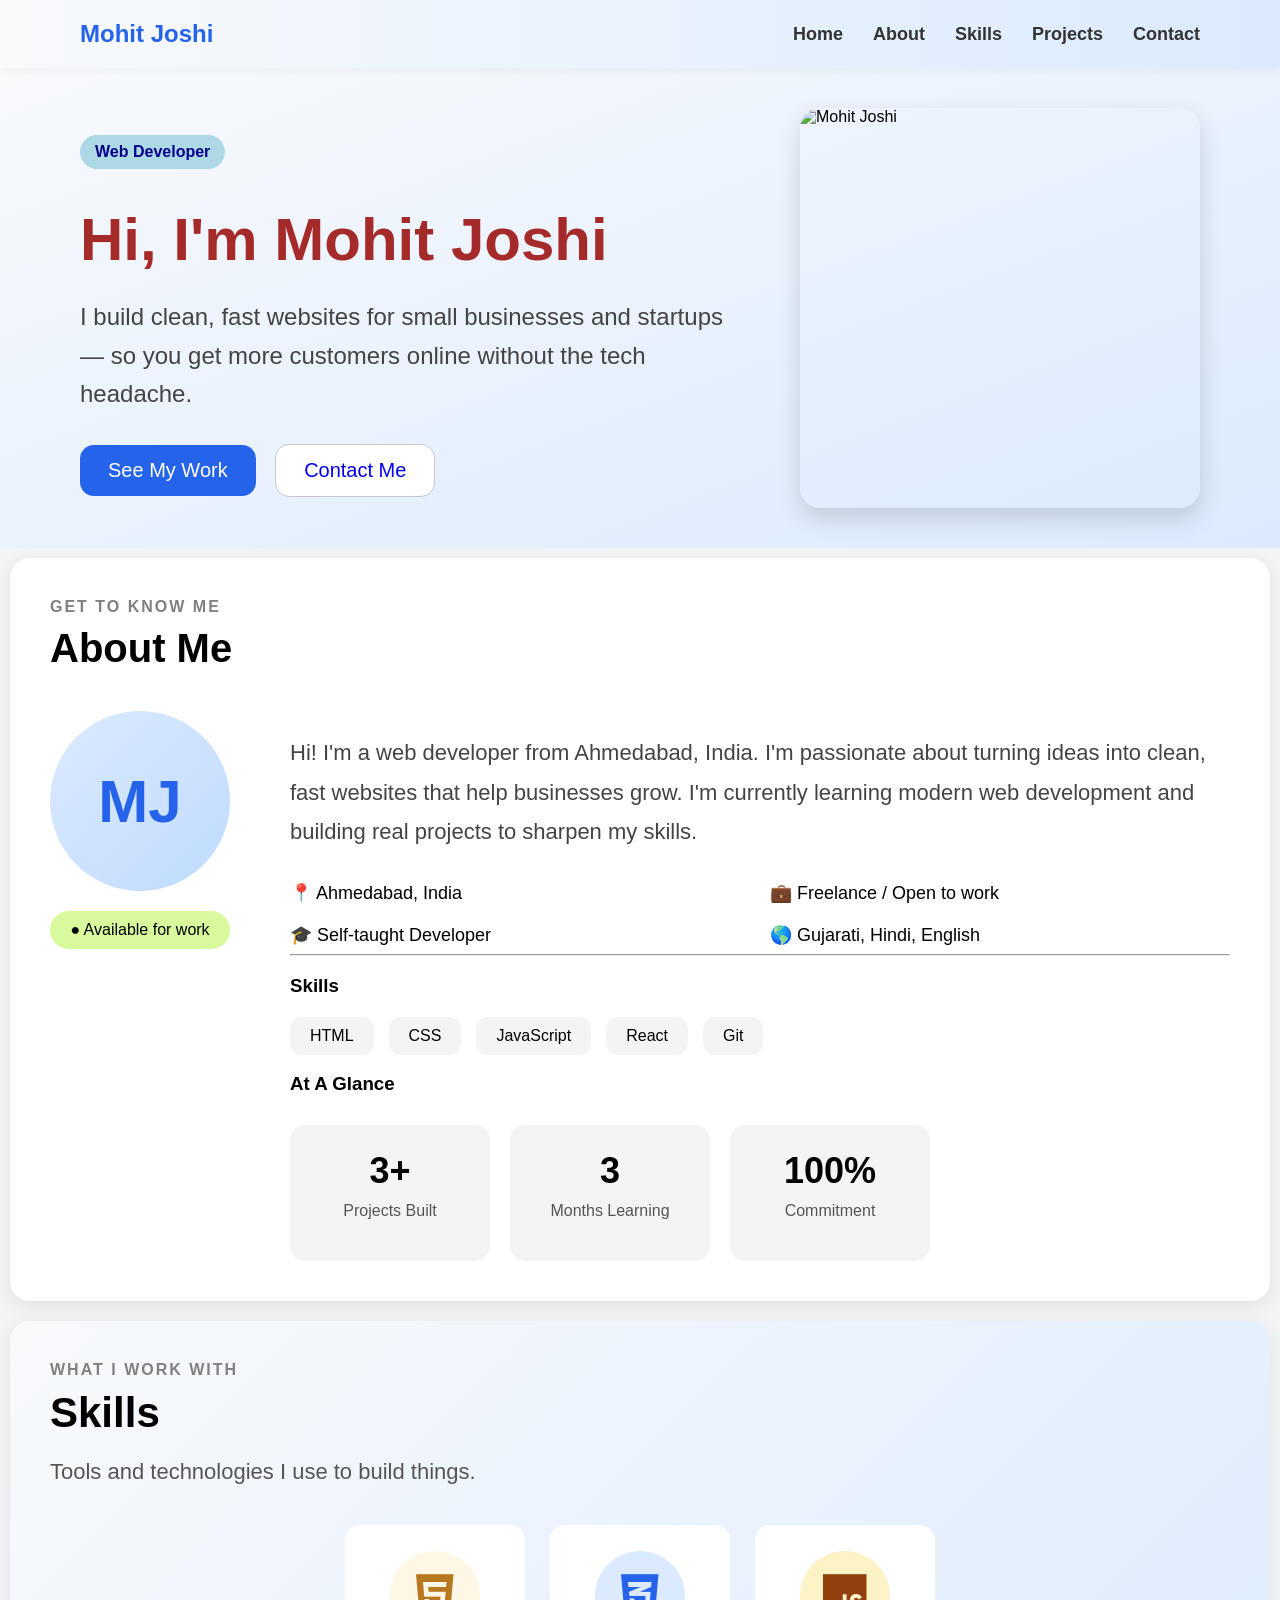
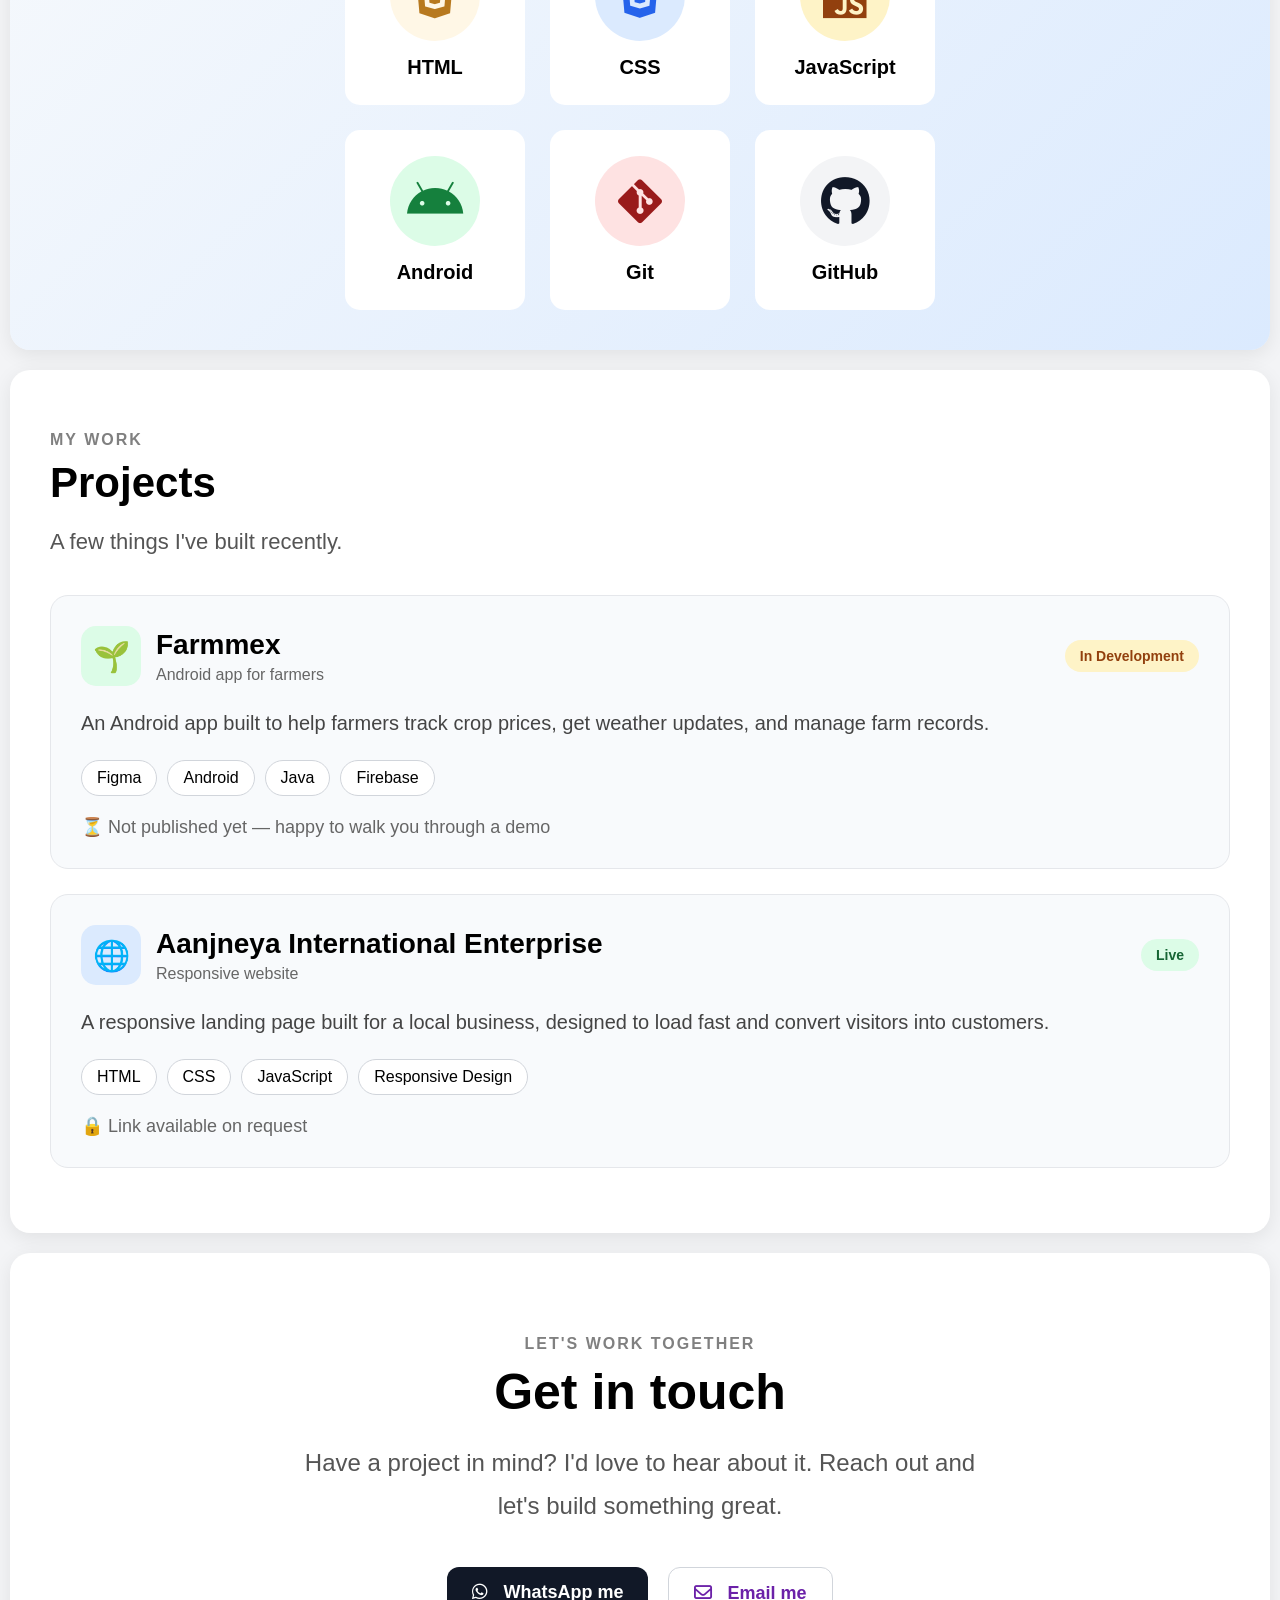
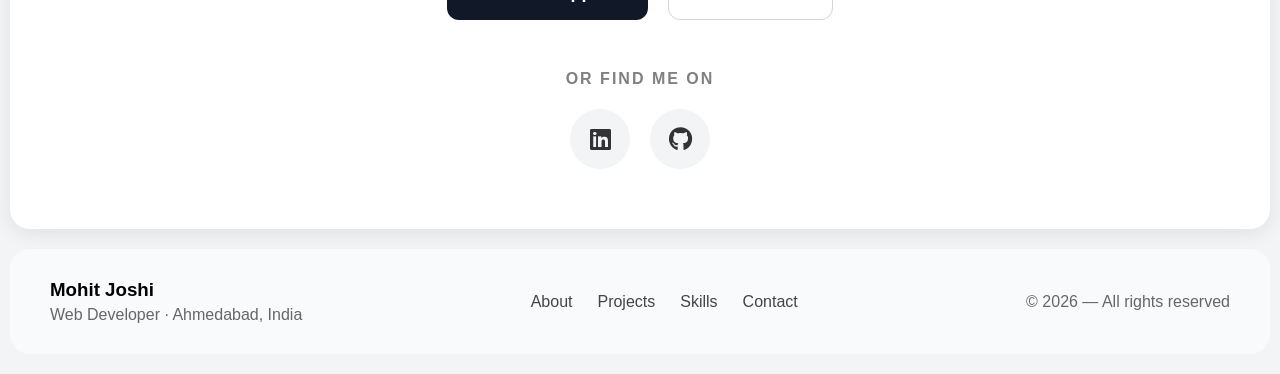
==== webHeroSection.html @ 0fa8f13e "first commit" ====
<!DOCTYPE html>
<html lang="en">
<head>
    <meta charset="UTF-8">
    <meta name="viewport" content="width=device-width, initial-scale=1.0">
    <meta name="description" content="This web site is for the portfolio of the Mohit Joshi.">
    <meta name="keywords" content="portfolio , Mohit , Joshi , web portfolio">
    <title>Web portfolio</title>
    <link href="webHeroSection.css" rel="stylesheet">
    <link rel="stylesheet"
        href="https://cdnjs.cloudflare.com/ajax/libs/font-awesome/6.5.1/css/all.min.css">
</head>
<se>

    <nav class="navbar">

    <div class="logo">
        Mohit Joshi
    </div>

    <ul class="nav-links">

        <li><a href="#home">Home</a></li>

        <li><a href="#about">About</a></li>

        <li><a href="#skills">Skills</a></li>

        <li><a href="#projects">Projects</a></li>

        <li><a href="#contact">Contact</a></li>

    </ul>

</nav>
   <section id="home" class="webHeroSection">

    <div class="content">

        <h3 id="webdeveloper">Web Developer</h3>

        <h1 id="namesection">Hi, I'm Mohit Joshi</h1>

        <p id="descriptionsection">
            I build clean, fast websites for small businesses and startups —
            so you get more customers online without the tech headache.
        </p>

        <a href="#projects" class="seemywork">
    See My Work
</a>

<a href="#contact" class="Contact">
    Contact Me
</a>

    </div>

    <img src="1769966312767.jpg" alt="Mohit Joshi" id="mimage">

   </section>

<!-- <h1 class="aboutheading">About</h1> -->
<section id="about" class="about">

    <h4 class="about-tag">GET TO KNOW ME</h4>

    <h2 class="about-title">About Me</h2>

    <div class="about-container">

        <div class="about-left">

            <div class="profile-circle">
                MJ
            </div>

            <div class="status">
                ● Available for work
            </div>

        </div>

        <div class="about-right">

            <p class="about-description">
                Hi! I'm a web developer from Ahmedabad, India.
                I'm passionate about turning ideas into clean,
                fast websites that help businesses grow.

                I'm currently learning modern web development
                and building real projects to sharpen my skills.
            </p>

            <div class="info-grid">

                <div>📍 Ahmedabad, India</div>

                <div>💼 Freelance / Open to work</div>

                <div>🎓 Self-taught Developer</div>

                <div>🌎 Gujarati, Hindi, English</div>

            </div>

            <hr>

            <h3>Skills</h3>

            <div class="skills">

                <span>HTML</span>
                <span>CSS</span>
                <span>JavaScript</span>
                <span>React</span>
                <span>Git</span>

            </div>

            <h3>At A Glance</h3>

            <div class="stats">

                <div class="card">
                    <h2>3+</h2>
                    <p>Projects Built</p>
                </div>

                <div class="card">
                    <h2>3</h2>
                    <p>Months Learning</p>
                </div>

                <div class="card">
                    <h2>100%</h2>
                    <p>Commitment</p>
                </div>

            </div>

        </div>

    </div>

</section>
<section id="skills" class="skills-section">

    <h4 class="skills-tag">WHAT I WORK WITH</h4>

    <h2 class="skills-title">Skills</h2>

    <p class="skills-description">
        Tools and technologies I use to build things.
    </p>

    <div class="skills-container">

        <div class="skill-card">
            <div class="icon html-icon">
                <i class="fa-brands fa-html5"></i>
            </div>
            <h3>HTML</h3>
        </div>

        <div class="skill-card">
            <div class="icon css-icon">
                <i class="fa-brands fa-css3-alt"></i>
            </div>
            <h3>CSS</h3>
        </div>

        <div class="skill-card">
            <div class="icon js-icon">
                <i class="fa-brands fa-js"></i>
            </div>
            <h3>JavaScript</h3>
        </div>

        <div class="skill-card">
            <div class="icon android-icon">
                <i class="fa-brands fa-android"></i>
            </div>
            <h3>Android</h3>
        </div>

        <div class="skill-card">
            <div class="icon git-icon">
                <i class="fa-brands fa-git-alt"></i>
            </div>
            <h3>Git</h3>
        </div>

        <div class="skill-card">
            <div class="icon github-icon">
                <i class="fa-brands fa-github"></i>
            </div>
            <h3>GitHub</h3>
        </div>

    </div>

</section>
<section id="projects" class="projects-section">

    <h4 class="projects-tag">MY WORK</h4>

    <h2 class="projects-title">Projects</h2>

    <p class="projects-description">
        A few things I've built recently.
    </p>

    <!-- Project 1 -->

    <div class="project-card">

        <div class="project-header">

            <div class="project-info">

                <div class="project-icon">🌱</div>

                <div>
                    <h3>Farmmex</h3>
                    <p>Android app for farmers</p>
                </div>

            </div>

            <span class="status-badge development">
                In Development
            </span>

        </div>

        <p class="project-text">
            An Android app built to help farmers track crop prices,
            get weather updates, and manage farm records.
        </p>

        <div class="tech-stack">
            <span>Figma</span>
            <span>Android</span>
            <span>Java</span>
            <span>Firebase</span>
        </div>

        <div class="project-footer">
            ⏳ Not published yet — happy to walk you through a demo
        </div>

    </div>

    <!-- Project 2 -->

    <div class="project-card">

        <div class="project-header">

            <div class="project-info">

                <div class="project-icon website">🌐</div>

                <div>
                    <h3>Aanjneya International Enterprise</h3>
                    <p>Responsive website</p>
                </div>

            </div>

            <span class="status-badge live">
                Live
            </span>

        </div>

        <p class="project-text">
            A responsive landing page built for a local business,
            designed to load fast and convert visitors into customers.
        </p>

        <div class="tech-stack">
            <span>HTML</span>
            <span>CSS</span>
            <span>JavaScript</span>
            <span>Responsive Design</span>
        </div>

        <div class="project-footer">
            🔒 Link available on request
        </div>

    </div>

</section>
<section id="contact" class="contact-section">

    <h4 class="contact-tag">LET'S WORK TOGETHER</h4>

    <h2 class="contact-title">Get in touch</h2>

    <p class="contact-description">
        Have a project in mind? I'd love to hear about it.
        Reach out and let's build something great.
    </p>

    <div class="contact-buttons">

        <a href="https://wa.me/916352230697" class="whatsapp-btn">
            <i class="fa-brands fa-whatsapp"></i>
            WhatsApp me
        </a>

        <a href="mailto:mjoshi2102@gmail.com" class="email-btn">
            <i class="fa-regular fa-envelope"></i>
            Email me
        </a>

    </div>

    <h4 class="social-title">OR FIND ME ON</h4>

    <div class="social-icons">

        <a href="https://www.linkedin.com/in/joshi-mohit-0b102326b?utm_source=share_via&utm_content=profile&utm_medium=member_android">
            <i class="fa-brands fa-linkedin"></i>
        </a>

        <a href="https://github.com/Mohitvjoshi">
            <i class="fa-brands fa-github"></i>
        </a>

    </div>

</section>
<footer class="footer">

    <div class="footer-left">

        <h3>Mohit Joshi</h3>

        <p>
            Web Developer · Ahmedabad, India
        </p>

    </div>

    <div class="footer-center">

        <a href="#about">About</a>

        <a href="#projects">Projects</a>

        <a href="#skills">Skills</a>

        <a href="#contact">Contact</a>

    </div>

    <div class="footer-right">

        © 2026 — All rights reserved

    </div>

</footer>
</body>
</html>
---- webHeroSection.css ----
html{
    scroll-behavior: smooth;
}
/* Remove default browser spacing */

body{
    margin: 0;
    padding: 0;

    font-family: Arial, sans-serif;

    background-color: #f3f4f6;
}
/* nav bar */

.navbar{

    position: sticky;

    top: 0;

    z-index: 1000;

    background: linear-gradient(
        to right,
        #f8fafc,
        #dbeafe
    );

    display: flex;

    justify-content: space-between;

    align-items: center;

    padding: 20px 80px;

    box-shadow: 0px 2px 10px rgba(0,0,0,0.05);
}

.logo{

    font-size: 24px;

    font-weight: bold;

    color: #2563eb;
}

.nav-links{

    display: flex;

    list-style: none;

    gap: 30px;

    margin: 0;

    padding: 0;
}

.nav-links a{

    text-decoration: none;

    color: #333;

    font-size: 18px;

    font-weight: 600;

    transition: 0.3s;
}

.nav-links a:hover{

    color: #2563eb;

    background-color: white;

    padding: 8px 14px;

    border-radius: 10px;
}

/* hero section */

.webHeroSection{
    background: linear-gradient(to bottom right, #f8fafc, #dbeafe);

    display: flex;
    justify-content: space-between;
    align-items: center;

    padding: 40px 80px;
}

/* Left Content */

.content{
    flex: 1;
}

/* Web Developer Tag */

#webdeveloper{
    display: inline-block;

    padding: 8px 15px;

    border-radius: 20px;

    background-color: lightblue;
    color: darkblue;

    font-size: 16px;
    font-weight: bold;
}

/* Main Heading */

#namesection{
    font-size: 60px;
    font-weight: bold;

    color: brown;

    margin-top: 20px;
    margin-bottom: 20px;
}

/* Description */

#descriptionsection{
    font-size: 24px;
    color: #444;

    line-height: 1.6;

    margin-bottom: 30px;
}

/* Hero Image */

#mimage{
    width: 400px;
    height: 400px;

    object-fit: cover;

    border-radius: 20px;

    margin-left: 50px;

    box-shadow: 0px 10px 25px rgba(0,0,0,0.15);
}

/* Buttons */

.seemywork{
    padding: 14px 28px;

    border: none;

    border-radius: 14px;

    background-color: #2563eb;
    color: white;

    font-size: 20px;
    font-weight: 500;

    cursor: pointer;

    margin-right: 15px;

    transition: 0.3s;
}

.seemywork:hover{
    background-color: #1d4ed8;
}

.Contact{
    padding: 14px 28px;

    border: 1px solid #c7c7c7;

    border-radius: 14px;

    background-color: white;

    font-size: 20px;
    font-weight: 500;

    cursor: pointer;

    transition: 0.3s;
}

.Contact:hover{
    background-color: #f5f5f5;
}
.seemywork,
.Contact{

    display: inline-block;

    text-decoration: none;
}

/* 
   ABOUT SECTION
*/

.about{
    background-color: white;

    margin: 10px 10px;

    padding:40px;

    border-radius: 20px;

    box-shadow: 0px 5px 20px rgba(0,0,0,0.08);
}

.about-tag{
    color: gray;
    letter-spacing: 2px;

    margin-top: 0;
    margin-bottom: 10px;
}

.about-title{
    font-size: 40px;

    margin-top: 0;
    margin-bottom: 40px;
}

.about-container{
    display: flex;
    gap: 60px;
}

.about-left{
    text-align: center;
}

/* Profile Circle */

.profile-circle{
    width: 180px;
    height: 180px;

    background: linear-gradient(to bottom right, #dbeafe, #bfdbfe);

    border-radius: 50%;

    display: flex;
    justify-content: center;
    align-items: center;

    font-size: 60px;
    font-weight: bold;

    color: #2563eb;
}

/* Available Badge */

.status{
    margin-top: 20px;

    display: inline-block;

    background-color: #d9f99d;

    padding: 10px 20px;

    border-radius: 20px;

    font-weight: 500;
}

/* Right Content */

.about-right{
    flex: 1;
}

.about-description{
    font-size: 22px;

    line-height: 1.8;

    color: #444;
}

/* Information Grid */

.info-grid{
    margin-top: 30px;

    display: grid;

    grid-template-columns: repeat(2,1fr);

    gap: 20px;

    font-size: 18px;
}

/* Skills */

.skills{
    display: flex;
    flex-wrap: wrap;

    gap: 15px;

    margin-top: 20px;
}

.skills span{
    background-color: #f3f4f6;

    padding: 10px 20px;

    border-radius: 12px;

    font-weight: 500;
}

/* Stats */

.stats{
    margin-top: 30px;

    display: flex;

    gap: 20px;
}

.card{
    background-color: #f3f4f6;

    padding: 25px;

    border-radius: 15px;

    text-align: center;

    width: 150px;
}

.card h2{
    margin: 0;
    font-size: 36px;
}

.card p{
    margin-top: 10px;
    color: #555;
}
/* Skills Section */

.skills-section{
    /* background-color:#f8fafc; */
    background: linear-gradient(
        135deg,
        #f8fafc,
        #dbeafe
    );

    margin: 20px 10px;

    padding: 40px;

    border-radius: 20px;

    box-shadow: 0px 5px 20px rgba(0,0,0,0.08);
}

/* Section Heading */

.skills-tag{
    color: gray;

    letter-spacing: 2px;

    margin-top: 0;
    margin-bottom: 10px;
}

.skills-title{
    font-size: 42px;

    margin-top: 0;
    margin-bottom: 10px;
}

.skills-description{
    font-size: 22px;

    color: #555;

    margin-bottom: 40px;
}

/* skill grid*/

.skills-container{
    display: grid;

    grid-template-columns: repeat(3, 180px);

    justify-content: center;

    gap: 25px;

    margin-top: 30px;
}

/* skill card */

.skill-card{
    width: 180px;
    height: 180px;

    background-color: white;

    border-radius: 15px;

    display: flex;

    flex-direction: column;

    justify-content: center;

    align-items: center;

    text-align: center;

    cursor: pointer;

    transition: all 0.3s ease;
}

.skill-card:hover{
    transform: translateY(-8px);

    box-shadow: 0px 8px 20px rgba(0,0,0,0.12);
}

/* icon */

.icon{
    width: 90px;
    height: 90px;

    border-radius: 50%;

    display: flex;

    justify-content: center;

    align-items: center;

    font-size: 50px;

    font-weight: bold;

    margin-bottom: 15px;
}


   /* SKILL NAME */


.skill-card h3{
    margin: 0;

    font-size: 20px;

    font-weight: 600;
}

/* icon color  */

.html-icon{
    background-color: #fff7e6;
    color: #b7791f;
}

.css-icon{
    background-color: #dbeafe;
    color: #2563eb;
}

.js-icon{
    background-color: #fef3c7;
    color: #92400e;
}

.android-icon{
    background-color: #dcfce7;
    color: #15803d;
}

.git-icon{
    background-color: #fee2e2;
    color: #991b1b;
}

.github-icon{
    background-color: #f3f4f6;
    color: #111827;
}
/* project section */

.projects-section{

    background-color: white;

    margin: 20px 10px;

    padding: 40px;

    border-radius: 20px;

    box-shadow: 0px 5px 20px rgba(0,0,0,0.08);
}

/* Heading */

.projects-tag{

    color: gray;

    letter-spacing: 2px;

    margin-bottom: 10px;
}

.projects-title{

    font-size: 42px;

    margin-top: 0;

    margin-bottom: 10px;
}

.projects-description{

    font-size: 22px;

    color: #555;

    margin-bottom: 40px;
}

/* project card */

.project-card{

    background-color: #f8fafc;

    padding: 30px;

    border-radius: 18px;

    margin-bottom: 25px;

    border: 1px solid #e5e7eb;

    transition: 0.3s;
}

.project-card:hover{

    transform: translateY(-5px);

    box-shadow: 0px 8px 20px rgba(0,0,0,0.08);
}

/* Header */

.project-header{

    display: flex;

    justify-content: space-between;

    align-items: center;

    margin-bottom: 20px;
}

.project-info{

    display: flex;

    align-items: center;

    gap: 15px;
}

/* Icon */

.project-icon{

    width: 60px;

    height: 60px;

    border-radius: 15px;

    background-color: #dcfce7;

    display: flex;

    justify-content: center;

    align-items: center;

    font-size: 30px;
}

.website{

    background-color: #dbeafe;
}

/* Title */

.project-info h3{

    margin: 0;

    font-size: 28px;
}

.project-info p{

    margin: 5px 0 0;

    color: #666;
}

/* Status */

.status-badge{

    padding: 8px 15px;

    border-radius: 20px;

    font-size: 14px;

    font-weight: 600;
}

.live{

    background-color: #dcfce7;

    color: #166534;
}

.development{

    background-color: #fef3c7;

    color: #92400e;
}

/* Description */

.project-text{

    font-size: 20px;

    line-height: 1.7;

    color: #444;
}

/* Tech Stack */

.tech-stack{

    display: flex;

    flex-wrap: wrap;

    gap: 10px;

    margin-top: 20px;
}

.tech-stack span{

    background-color: white;

    border: 1px solid #d1d5db;

    padding: 8px 15px;

    border-radius: 20px;
}

/* Footer */

.project-footer{

    margin-top: 20px;

    color: #666;

    font-size: 18px;
}
#about,
#skills,
#projects,
#contact{
    scroll-margin-top: 100px;
}
/* contact section */

.contact-section{

    background-color: white;

    margin: 20px 10px;

    padding: 60px 40px;

    border-radius: 20px;

    text-align: center;

    box-shadow: 0px 5px 20px rgba(0,0,0,0.08);
}

.contact-tag{

    color: gray;

    letter-spacing: 2px;

    margin-bottom: 10px;
}

.contact-title{

    font-size: 50px;

    margin-top: 0;

    margin-bottom: 20px;
}

.contact-description{

    font-size: 24px;

    color: #555;

    line-height: 1.8;

    max-width: 700px;

    margin: auto;
}

/* Buttons */

.contact-buttons{

    margin-top: 40px;

    display: flex;

    justify-content: center;

    gap: 20px;
}

.whatsapp-btn{

    background-color: #111827;

    color: white;

    text-decoration: none;

    padding: 15px 25px;

    border-radius: 12px;

    font-size: 18px;

    font-weight: 600;
}

.email-btn{

    border: 1px solid #d1d5db;

    color: #6b21a8;

    text-decoration: none;

    padding: 15px 25px;

    border-radius: 12px;

    font-size: 18px;

    font-weight: 600;

    background-color: white;
}

.whatsapp-btn i,
.email-btn i{

    margin-right: 10px;
}

/* Social */

.social-title{

    margin-top: 50px;

    color: gray;

    letter-spacing: 2px;
}

.social-icons{

    margin-top: 20px;

    display: flex;

    justify-content: center;

    gap: 20px;
}

.social-icons a{

    width: 60px;

    height: 60px;

    background-color: #f3f4f6;

    border-radius: 50%;

    display: flex;

    justify-content: center;

    align-items: center;

    text-decoration: none;

    color: #333;

    font-size: 24px;

    transition: 0.3s;
}

.social-icons a:hover{

    transform: translateY(-5px);

    background-color: #dbeafe;

    color: #2563eb;
}
/* =========================
   FOOTER
========================= */

.footer{

    background-color: #f8fafc;

    margin: 20px 10px;

    padding: 30px 40px;

    border-radius: 20px;

    display: flex;

    justify-content: space-between;

    align-items: center;

    flex-wrap: wrap;
}

.footer-left h3{

    margin: 0;
}

.footer-left p{

    margin: 5px 0 0;

    color: #666;
}

.footer-center{

    display: flex;

    gap: 25px;
}

.footer-center a{

    text-decoration: none;

    color: #444;

    font-weight: 500;
}

.footer-center a:hover{

    color: #2563eb;
}

.footer-right{

    color: #666;
}
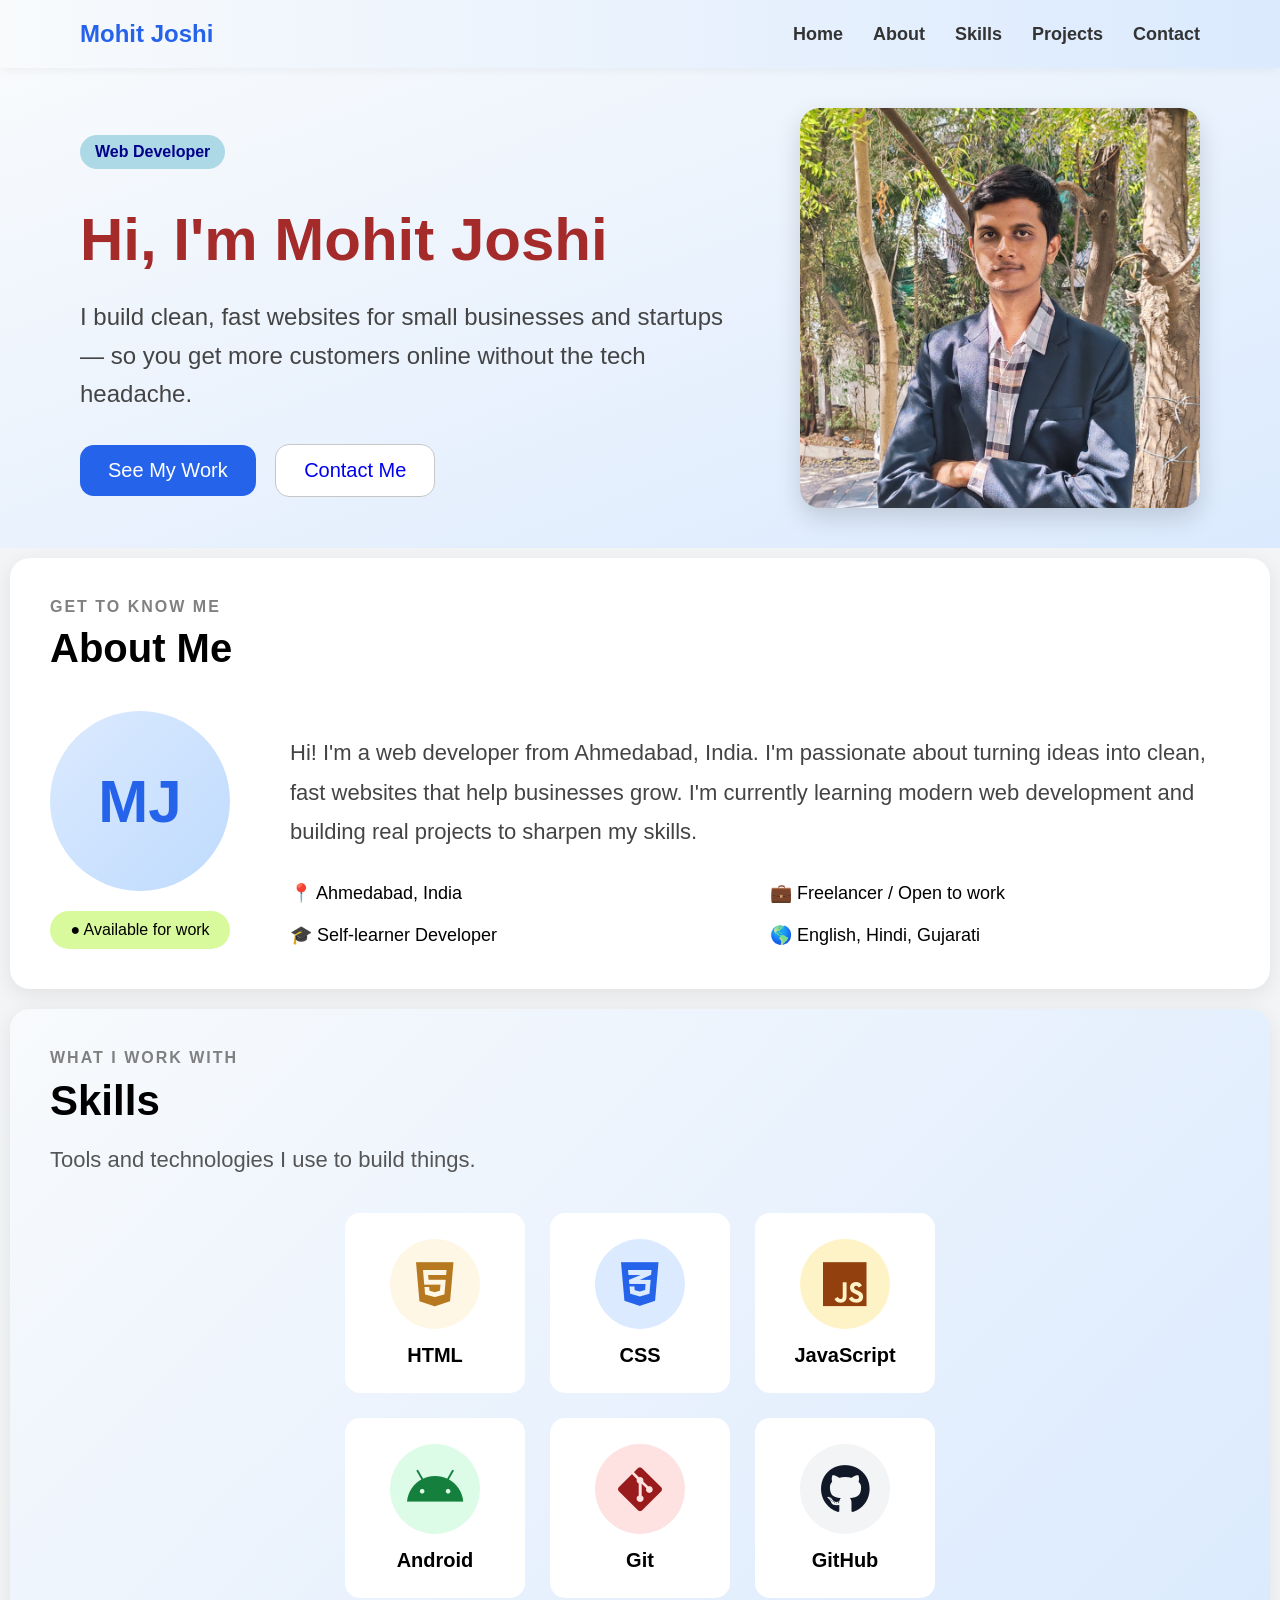
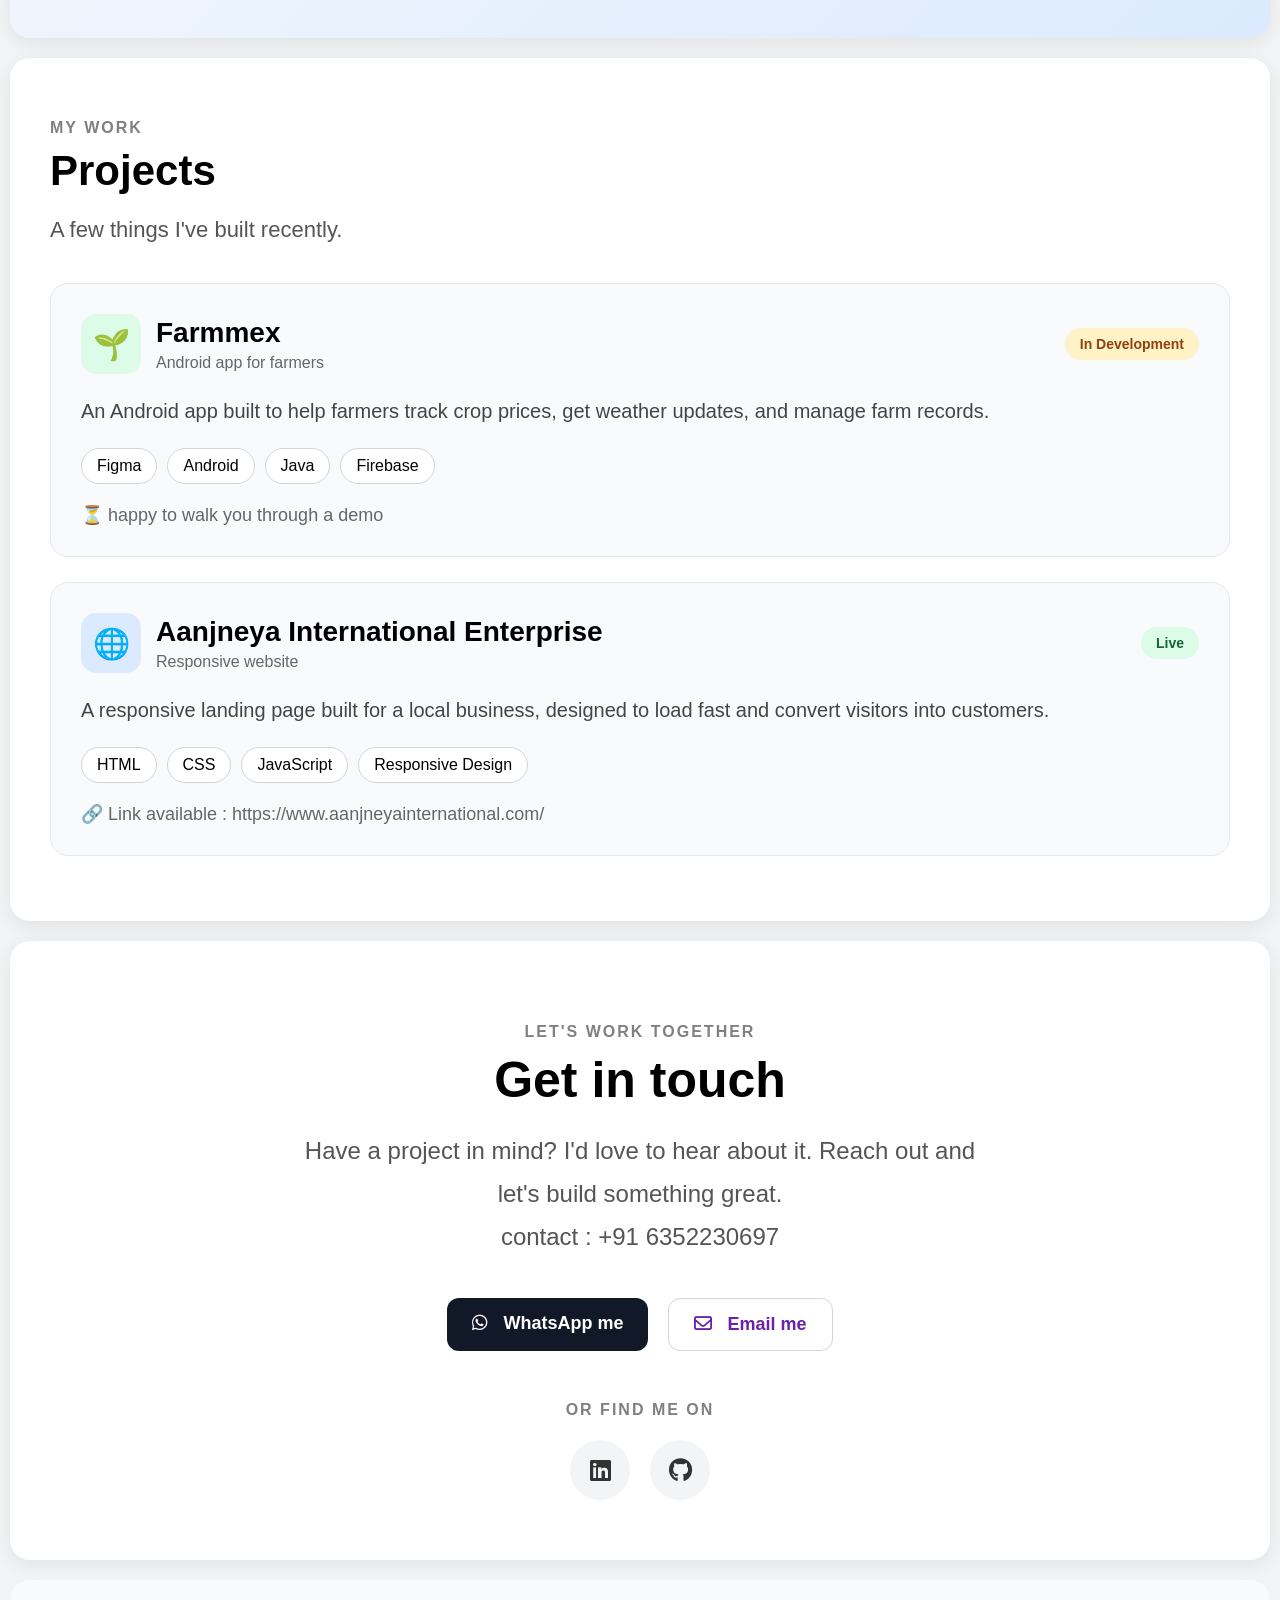
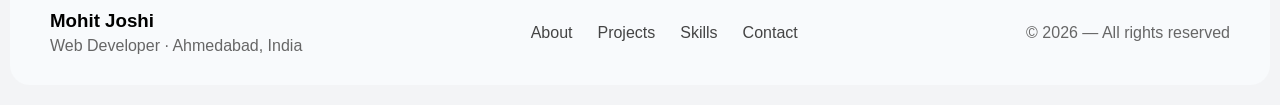
==== commit a360a0a6: "Updated portfolio design" ====
--- a/webHeroSection.html
+++ b/webHeroSection.html
@@ -10,7 +10,7 @@
     <link rel="stylesheet"
         href="https://cdnjs.cloudflare.com/ajax/libs/font-awesome/6.5.1/css/all.min.css">
 </head>
-<se>
+<body>
 
     <nav class="navbar">
 
@@ -56,7 +56,7 @@
 
     </div>
 
-    <img src="1769966312767.jpg" alt="Mohit Joshi" id="mimage">
+    <img src="1769966313739.jpg" alt="Mohit Joshi" id="mimage">
 
    </section>
 
@@ -96,17 +96,17 @@
 
                 <div>📍 Ahmedabad, India</div>
 
-                <div>💼 Freelance / Open to work</div>
-
-                <div>🎓 Self-taught Developer</div>
-
-                <div>🌎 Gujarati, Hindi, English</div>
-
-            </div>
-
-            <hr>
-
-            <h3>Skills</h3>
+                <div>💼 Freelancer / Open to work</div>
+
+                <div>🎓 Self-learner Developer</div>
+
+                <div>🌎 English, Hindi, Gujarati</div>
+
+            </div>
+
+            <!-- <hr> -->
+
+            <!-- <h3>Skills</h3>
 
             <div class="skills">
 
@@ -135,7 +135,7 @@
                 <div class="card">
                     <h2>100%</h2>
                     <p>Commitment</p>
-                </div>
+                </div> -->
 
             </div>
 
@@ -247,7 +247,7 @@
         </div>
 
         <div class="project-footer">
-            ⏳ Not published yet — happy to walk you through a demo
+            ⏳ happy to walk you through a demo
         </div>
 
     </div>
@@ -288,7 +288,7 @@
         </div>
 
         <div class="project-footer">
-            🔒 Link available on request
+            🔗 Link available : <a>https://www.aanjneyainternational.com/</a> 
         </div>
 
     </div>
@@ -302,7 +302,12 @@
 
     <p class="contact-description">
         Have a project in mind? I'd love to hear about it.
-        Reach out and let's build something great.
+        Reach out and let's build something great. 
+    </p>
+
+    
+    <p class="contact-description">
+        contact : +91 6352230697
     </p>
 
     <div class="contact-buttons">
--- a/webHeroSection.css
+++ b/webHeroSection.css
@@ -888,9 +888,7 @@
 
     color: #2563eb;
 }
-/* =========================
-   FOOTER
-========================= */
+/* footer */
 
 .footer{
 
@@ -947,4 +945,174 @@
 .footer-right{
 
     color: #666;
+}
+/* media query */
+
+@media (max-width: 768px) {
+
+    .navbar{
+        flex-direction: column;
+        padding: 15px 20px;
+        gap: 15px;
+    }
+
+    .nav-links{
+        gap: 15px;
+        flex-wrap: wrap;
+        justify-content: center;
+    }
+
+    .nav-links a{
+        font-size: 16px;
+    }
+    .webHeroSection{
+        flex-direction: column;
+        padding: 30px 20px;
+        text-align: center;
+    }
+
+    #namesection{
+        font-size: 36px;
+    }
+
+    #descriptionsection{
+        font-size: 18px;
+    }
+
+    #mimage{
+        width: 100%;
+        max-width: 300px;
+        height: auto;
+        margin: 30px 0 0 0;
+    }
+
+    .seemywork,
+    .Contact{
+        font-size: 16px;
+        padding: 12px 20px;
+    }
+    /* About section */
+    .about{
+        padding: 25px;
+    }
+
+    .about-container{
+        flex-direction: column;
+        gap: 30px;
+        text-align: center;
+    }
+    .about-left{
+        display: flex;
+        flex-direction: column;
+        align-items: center;
+    }
+
+    .about-title{
+        font-size: 30px;
+    }
+
+    .about-description{
+        font-size: 18px;
+        text-align: left;
+    }
+
+    .info-grid{
+        grid-template-columns: 1fr;
+        text-align: left;
+        font-size: 16px;
+    }
+
+    /* Skills section */
+    .skills-section{
+        padding: 25px;
+    }
+
+    .skills-title{
+        font-size: 30px;
+    }
+
+    .skills-description{
+        font-size: 18px;
+    }
+
+    .skills-container{
+        grid-template-columns: repeat(2, 1fr);
+        gap: 15px;
+    }
+
+    .skill-card{
+        width: 100%;
+        height: 140px;
+    }
+
+    .icon{
+        width: 60px;
+        height: 60px;
+        font-size: 32px;
+    }
+
+    /* Projects section */
+    .projects-section{
+        padding: 25px;
+    }
+
+    .projects-title{
+        font-size: 30px;
+    }
+
+    .project-card{
+        padding: 20px;
+    }
+
+    .project-header{
+        flex-direction: column;
+        align-items: flex-start;
+        gap: 12px;
+    }
+
+    .project-info h3{
+        font-size: 22px;
+    }
+
+    .project-text{
+        font-size: 16px;
+    }
+
+    /* Contact section */
+    .contact-section{
+        padding: 40px 20px;
+    }
+
+    .contact-title{
+        font-size: 34px;
+    }
+
+    .contact-description{
+        font-size: 18px;
+    }
+
+    .contact-buttons{
+        flex-direction: column;
+        align-items: center;
+    }
+
+    .whatsapp-btn,
+    .email-btn{
+        width: 80%;
+        justify-content: center;
+        text-align: center;
+    }
+
+    /* Footer */
+    .footer{
+        flex-direction: column;
+        text-align: center;
+        gap: 15px;
+    }
+
+    .footer-center{
+        flex-wrap: wrap;
+        justify-content: center;
+    }
+
 }
